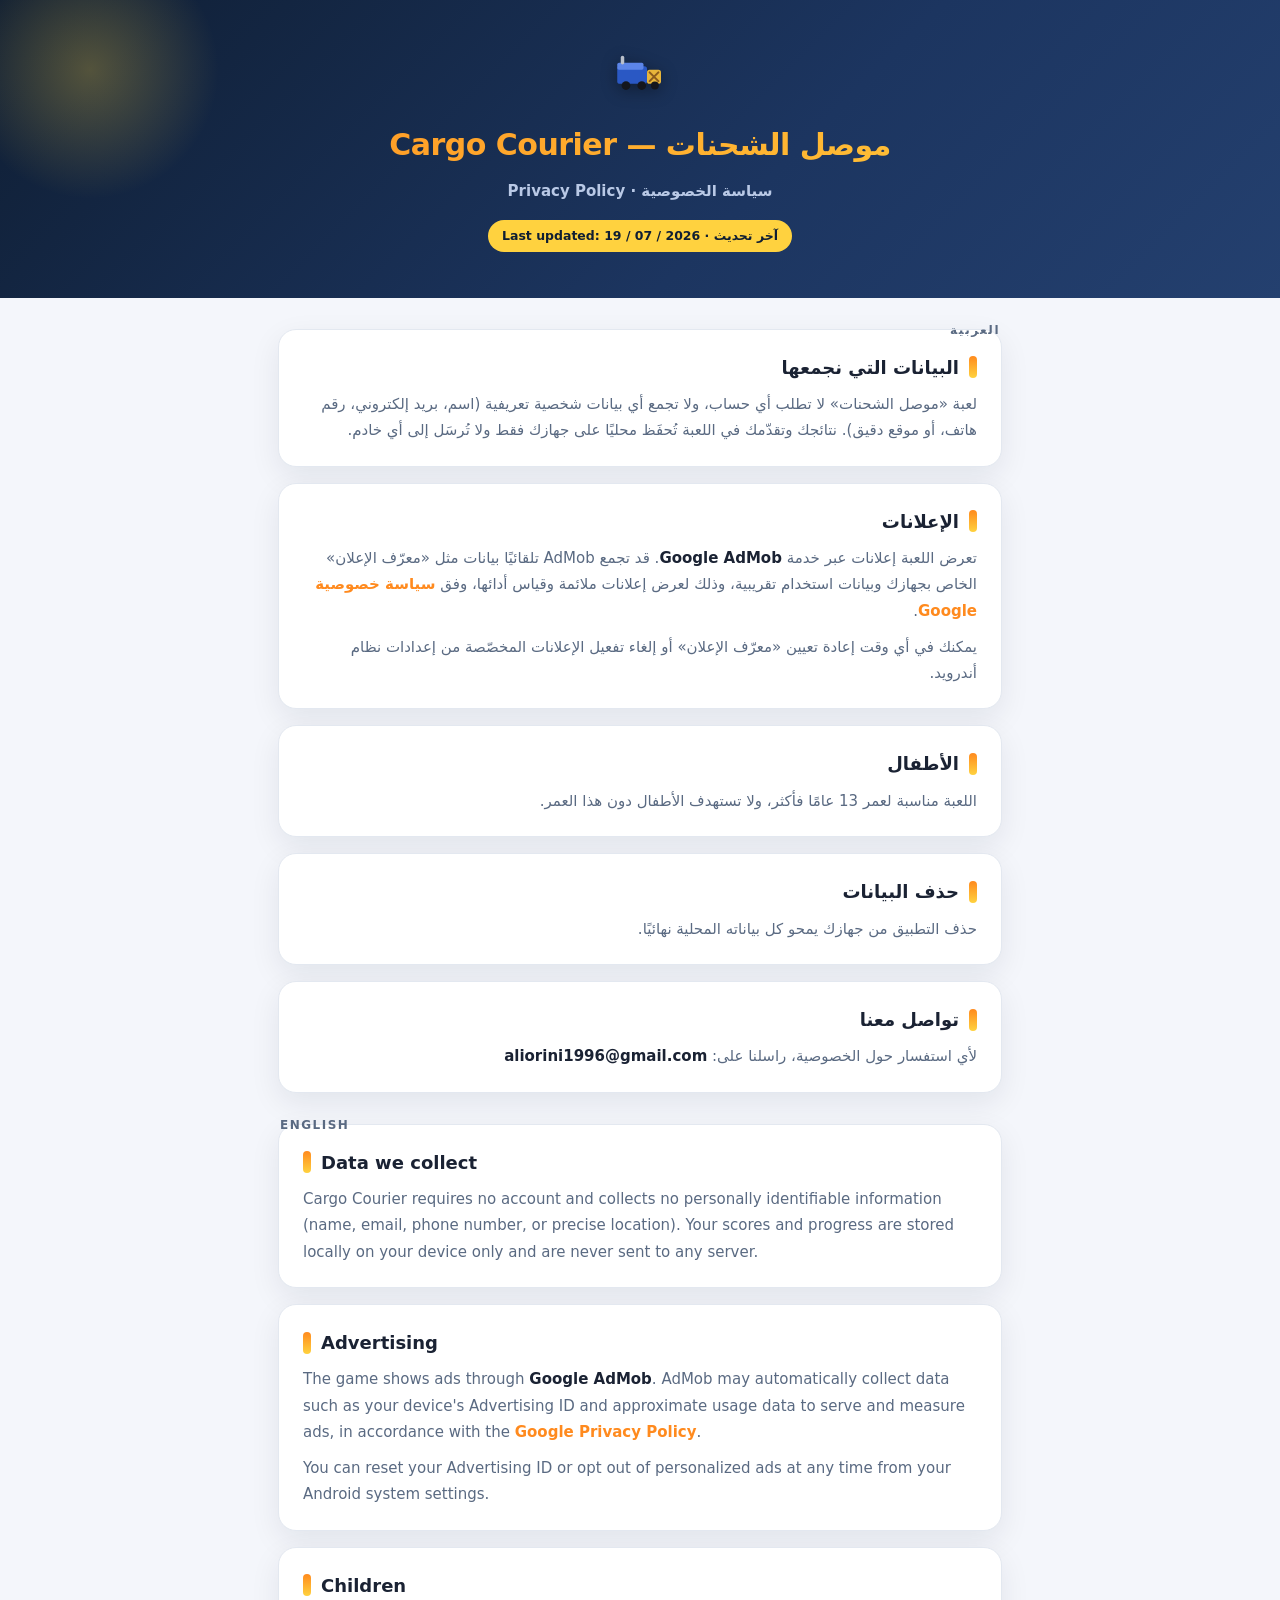
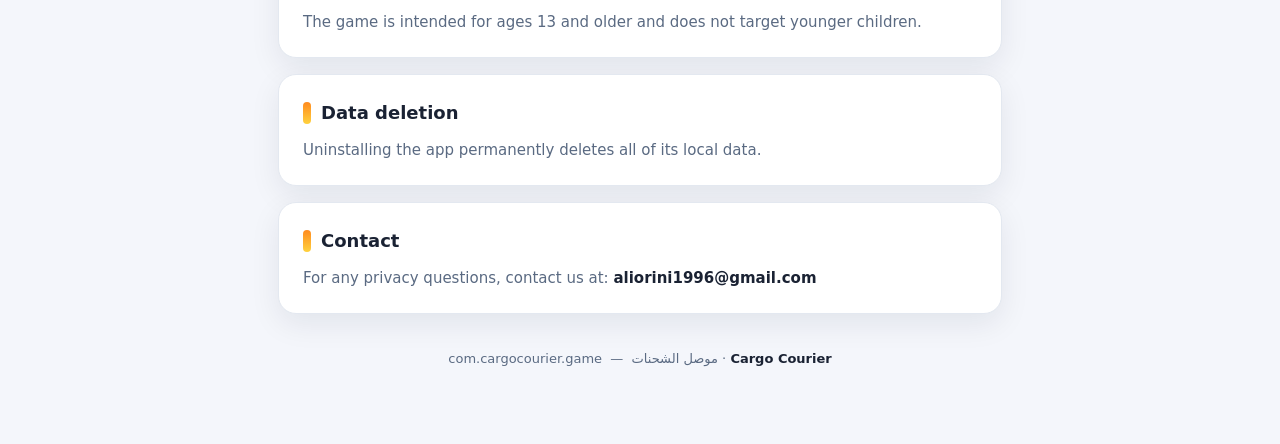
==== index.html @ 9c64efd9 "Add Cargo Courier privacy policy page" ====
<!doctype html>
<html lang="ar" dir="rtl">
<head>
<meta charset="utf-8">
<meta name="viewport" content="width=device-width, initial-scale=1">
<meta name="robots" content="noindex">
<title>سياسة الخصوصية — موصل الشحنات | Privacy Policy — Cargo Courier</title>
<style>
  :root {
    --navy: #0f1e33; --orange: #ff8a1e; --gold: #ffd23f;
    --ink: #1a2233; --muted: #5a6a82; --line: #e3e8f0; --card: #ffffff; --page: #f4f6fb;
  }
  @media (prefers-color-scheme: dark) {
    :root { --ink: #eaf0fb; --muted: #94a6c4; --line: #23324c; --card: #13233c; --page: #0b1626; }
  }
  * { box-sizing: border-box; }
  body {
    background: var(--page); color: var(--ink); margin: 0; padding: 0 0 60px;
    font-family: 'Segoe UI', 'Tajawal', system-ui, -apple-system, sans-serif; line-height: 1.75;
  }
  .hero {
    background: linear-gradient(135deg, #0f1e33 0%, #1c3560 60%, #24406f 100%);
    color: #fff; padding: 40px 22px 46px; text-align: center; position: relative; overflow: hidden;
  }
  .hero::after {
    content: ""; position: absolute; top: -60px; inset-inline-end: -40px; width: 260px; height: 260px;
    background: radial-gradient(circle, rgba(255,210,63,0.28), transparent 70%); pointer-events: none;
  }
  .badge { margin-bottom: 14px; }
  .badge svg { width: 56px; height: 56px; filter: drop-shadow(0 3px 8px rgba(0,0,0,0.35)); }
  .title {
    font-size: 30px; font-weight: 900; margin: 0; letter-spacing: -0.5px;
    background: linear-gradient(135deg, var(--orange), var(--gold));
    -webkit-background-clip: text; background-clip: text; -webkit-text-fill-color: transparent;
  }
  .sub { margin: 6px 0 0; font-size: 15px; color: #b9c9e6; font-weight: 600; }
  .updated {
    display: inline-block; margin-top: 16px; font-size: 12.5px; font-weight: 700;
    color: #0f1e33; background: var(--gold); padding: 5px 14px; border-radius: 999px;
  }
  .wrap { max-width: 760px; margin: -22px auto 0; padding: 0 18px; }
  .card {
    background: var(--card); border: 1px solid var(--line); border-radius: 18px;
    padding: 22px 24px; margin-bottom: 16px; box-shadow: 0 10px 30px rgba(15,30,51,0.08);
  }
  .card h2 { font-size: 18px; font-weight: 800; margin: 0 0 8px; display: flex; align-items: center; gap: 10px; }
  .card h2 .tag { width: 8px; height: 22px; border-radius: 4px; background: linear-gradient(var(--orange), var(--gold)); flex-shrink: 0; }
  .card p { margin: 0; color: var(--muted); font-size: 15px; }
  .card p + p { margin-top: 10px; }
  .card a { color: var(--orange); font-weight: 700; text-decoration: none; }
  .card a:hover { text-decoration: underline; }
  .card b { color: var(--ink); }
  .lang-label { max-width: 760px; margin: 22px auto 10px; padding: 0 20px; font-size: 12px; font-weight: 800; letter-spacing: 1.5px; color: var(--muted); text-transform: uppercase; }
  .foot { text-align: center; color: var(--muted); font-size: 13px; margin-top: 34px; padding: 0 18px; }
  .foot b { color: var(--ink); }
</style>
</head>
<body>
  <header class="hero">
    <div class="badge">
      <svg viewBox="0 0 64 64" xmlns="http://www.w3.org/2000/svg" aria-hidden="true">
        <rect x="6" y="30" width="34" height="20" rx="3" fill="#2a58c4"/>
        <rect x="6" y="26" width="30" height="8" rx="2" fill="#5c85e8"/>
        <rect x="40" y="34" width="16" height="16" rx="3" fill="#e8b53a"/>
        <path d="M43 37 53 47M53 37 43 47" stroke="#8a5a1e" stroke-width="2.4" stroke-linecap="round"/>
        <circle cx="16" cy="52" r="5" fill="#14161d"/><circle cx="34" cy="52" r="5" fill="#14161d"/><circle cx="49" cy="52" r="4.5" fill="#14161d"/>
        <rect x="10" y="18" width="4" height="10" rx="2" fill="#b9bfca"/>
      </svg>
    </div>
    <h1 class="title">موصل الشحنات — Cargo Courier</h1>
    <p class="sub">سياسة الخصوصية · Privacy Policy</p>
    <div class="updated">آخر تحديث · Last updated: 19 / 07 / 2026</div>
  </header>

  <div class="lang-label" dir="rtl">العربية</div>
  <main class="wrap" dir="rtl">
    <section class="card"><h2><span class="tag"></span>البيانات التي نجمعها</h2>
      <p>لعبة «موصل الشحنات» لا تطلب أي حساب، ولا تجمع أي بيانات شخصية تعريفية (اسم، بريد إلكتروني، رقم هاتف، أو موقع دقيق). نتائجك وتقدّمك في اللعبة تُحفَظ محليًا على جهازك فقط ولا تُرسَل إلى أي خادم.</p></section>
    <section class="card"><h2><span class="tag"></span>الإعلانات</h2>
      <p>تعرض اللعبة إعلانات عبر خدمة <b>Google AdMob</b>. قد تجمع AdMob تلقائيًا بيانات مثل «معرّف الإعلان» الخاص بجهازك وبيانات استخدام تقريبية، وذلك لعرض إعلانات ملائمة وقياس أدائها، وفق <a href="https://policies.google.com/privacy" target="_blank" rel="noopener">سياسة خصوصية Google</a>.</p>
      <p>يمكنك في أي وقت إعادة تعيين «معرّف الإعلان» أو إلغاء تفعيل الإعلانات المخصّصة من إعدادات نظام أندرويد.</p></section>
    <section class="card"><h2><span class="tag"></span>الأطفال</h2>
      <p>اللعبة مناسبة لعمر 13 عامًا فأكثر، ولا تستهدف الأطفال دون هذا العمر.</p></section>
    <section class="card"><h2><span class="tag"></span>حذف البيانات</h2>
      <p>حذف التطبيق من جهازك يمحو كل بياناته المحلية نهائيًا.</p></section>
    <section class="card"><h2><span class="tag"></span>تواصل معنا</h2>
      <p>لأي استفسار حول الخصوصية، راسلنا على: <b>aliorini1996@gmail.com</b></p></section>
  </main>

  <div class="lang-label" dir="ltr">English</div>
  <main class="wrap" dir="ltr">
    <section class="card"><h2><span class="tag"></span>Data we collect</h2>
      <p>Cargo Courier requires no account and collects no personally identifiable information (name, email, phone number, or precise location). Your scores and progress are stored locally on your device only and are never sent to any server.</p></section>
    <section class="card"><h2><span class="tag"></span>Advertising</h2>
      <p>The game shows ads through <b>Google AdMob</b>. AdMob may automatically collect data such as your device's Advertising ID and approximate usage data to serve and measure ads, in accordance with the <a href="https://policies.google.com/privacy" target="_blank" rel="noopener">Google Privacy Policy</a>.</p>
      <p>You can reset your Advertising ID or opt out of personalized ads at any time from your Android system settings.</p></section>
    <section class="card"><h2><span class="tag"></span>Children</h2>
      <p>The game is intended for ages 13 and older and does not target younger children.</p></section>
    <section class="card"><h2><span class="tag"></span>Data deletion</h2>
      <p>Uninstalling the app permanently deletes all of its local data.</p></section>
    <section class="card"><h2><span class="tag"></span>Contact</h2>
      <p>For any privacy questions, contact us at: <b>aliorini1996@gmail.com</b></p></section>
  </main>

  <p class="foot"><b>Cargo Courier</b> · موصل الشحنات &nbsp;—&nbsp; com.cargocourier.game</p>
</body>
</html>
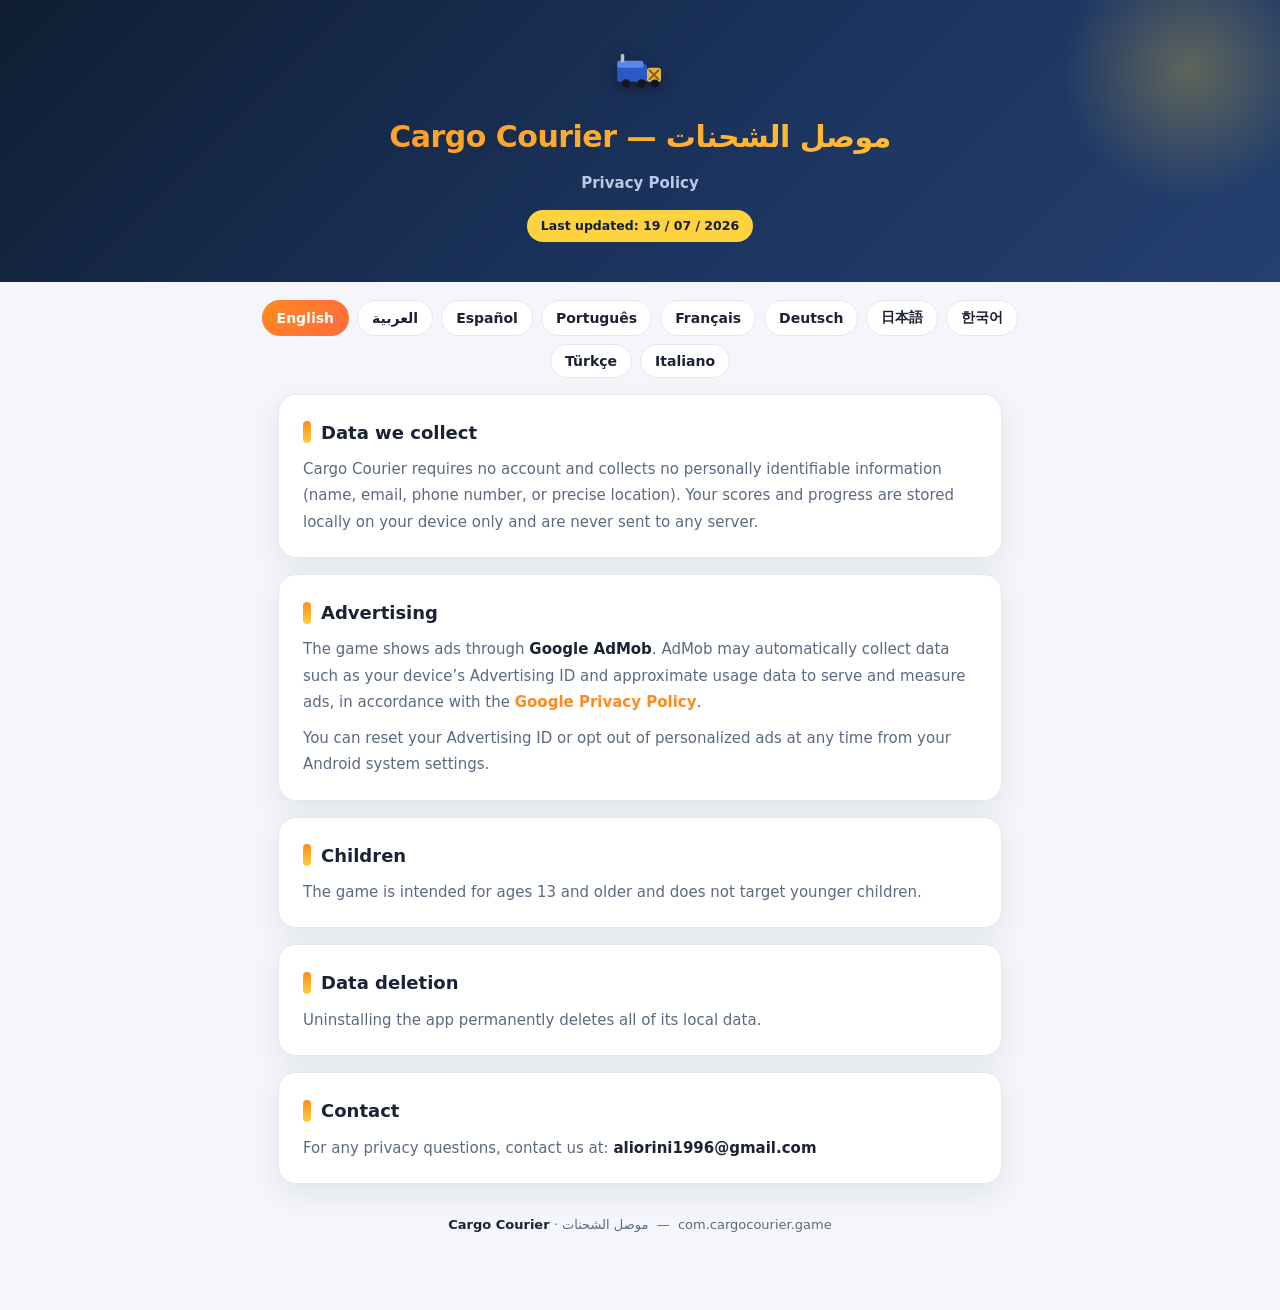
==== commit b9e45a52: "Privacy policy in 10 languages + playable game at /play/" ====
--- a/index.html
+++ b/index.html
@@ -1,10 +1,10 @@
 <!doctype html>
-<html lang="ar" dir="rtl">
+<html lang="en" dir="ltr">
 <head>
 <meta charset="utf-8">
 <meta name="viewport" content="width=device-width, initial-scale=1">
 <meta name="robots" content="noindex">
-<title>سياسة الخصوصية — موصل الشحنات | Privacy Policy — Cargo Courier</title>
+<title>Privacy Policy — Cargo Courier | سياسة الخصوصية — موصل الشحنات</title>
 <style>
   :root {
     --navy: #0f1e33; --orange: #ff8a1e; --gold: #ffd23f;
@@ -20,25 +20,38 @@
   }
   .hero {
     background: linear-gradient(135deg, #0f1e33 0%, #1c3560 60%, #24406f 100%);
-    color: #fff; padding: 40px 22px 46px; text-align: center; position: relative; overflow: hidden;
+    color: #fff; padding: 38px 22px 40px; text-align: center; position: relative; overflow: hidden;
   }
   .hero::after {
     content: ""; position: absolute; top: -60px; inset-inline-end: -40px; width: 260px; height: 260px;
     background: radial-gradient(circle, rgba(255,210,63,0.28), transparent 70%); pointer-events: none;
   }
-  .badge { margin-bottom: 14px; }
   .badge svg { width: 56px; height: 56px; filter: drop-shadow(0 3px 8px rgba(0,0,0,0.35)); }
   .title {
-    font-size: 30px; font-weight: 900; margin: 0; letter-spacing: -0.5px;
+    font-size: 30px; font-weight: 900; margin: 8px 0 0; letter-spacing: -0.5px;
     background: linear-gradient(135deg, var(--orange), var(--gold));
     -webkit-background-clip: text; background-clip: text; -webkit-text-fill-color: transparent;
   }
   .sub { margin: 6px 0 0; font-size: 15px; color: #b9c9e6; font-weight: 600; }
   .updated {
-    display: inline-block; margin-top: 16px; font-size: 12.5px; font-weight: 700;
+    display: inline-block; margin-top: 14px; font-size: 12.5px; font-weight: 700;
     color: #0f1e33; background: var(--gold); padding: 5px 14px; border-radius: 999px;
   }
-  .wrap { max-width: 760px; margin: -22px auto 0; padding: 0 18px; }
+  /* مبدّل اللغة */
+  .langbar {
+    max-width: 820px; margin: 18px auto 4px; padding: 0 14px;
+    display: flex; flex-wrap: wrap; gap: 8px; justify-content: center;
+  }
+  .langbar button {
+    padding: 8px 14px; border: 1px solid var(--line); border-radius: 999px;
+    background: var(--card); color: var(--ink); font-family: inherit; font-size: 14px;
+    font-weight: 700; cursor: pointer; transition: transform .08s;
+  }
+  .langbar button:hover { transform: translateY(-1px); }
+  .langbar button.active {
+    background: linear-gradient(135deg, var(--orange), #ff6a3d); color: #fff; border-color: transparent;
+  }
+  .wrap { max-width: 760px; margin: 16px auto 0; padding: 0 18px; }
   .card {
     background: var(--card); border: 1px solid var(--line); border-radius: 18px;
     padding: 22px 24px; margin-bottom: 16px; box-shadow: 0 10px 30px rgba(15,30,51,0.08);
@@ -50,8 +63,7 @@
   .card a { color: var(--orange); font-weight: 700; text-decoration: none; }
   .card a:hover { text-decoration: underline; }
   .card b { color: var(--ink); }
-  .lang-label { max-width: 760px; margin: 22px auto 10px; padding: 0 20px; font-size: 12px; font-weight: 800; letter-spacing: 1.5px; color: var(--muted); text-transform: uppercase; }
-  .foot { text-align: center; color: var(--muted); font-size: 13px; margin-top: 34px; padding: 0 18px; }
+  .foot { text-align: center; color: var(--muted); font-size: 13px; margin-top: 30px; padding: 0 18px; }
   .foot b { color: var(--ink); }
 </style>
 </head>
@@ -67,41 +79,107 @@
         <rect x="10" y="18" width="4" height="10" rx="2" fill="#b9bfca"/>
       </svg>
     </div>
-    <h1 class="title">موصل الشحنات — Cargo Courier</h1>
-    <p class="sub">سياسة الخصوصية · Privacy Policy</p>
-    <div class="updated">آخر تحديث · Last updated: 19 / 07 / 2026</div>
+    <h1 class="title">Cargo Courier — موصل الشحنات</h1>
+    <p class="sub" id="subtitle">Privacy Policy</p>
+    <div class="updated"><span id="updatedLbl">Last updated</span>: 19 / 07 / 2026</div>
   </header>
 
-  <div class="lang-label" dir="rtl">العربية</div>
-  <main class="wrap" dir="rtl">
-    <section class="card"><h2><span class="tag"></span>البيانات التي نجمعها</h2>
-      <p>لعبة «موصل الشحنات» لا تطلب أي حساب، ولا تجمع أي بيانات شخصية تعريفية (اسم، بريد إلكتروني، رقم هاتف، أو موقع دقيق). نتائجك وتقدّمك في اللعبة تُحفَظ محليًا على جهازك فقط ولا تُرسَل إلى أي خادم.</p></section>
-    <section class="card"><h2><span class="tag"></span>الإعلانات</h2>
-      <p>تعرض اللعبة إعلانات عبر خدمة <b>Google AdMob</b>. قد تجمع AdMob تلقائيًا بيانات مثل «معرّف الإعلان» الخاص بجهازك وبيانات استخدام تقريبية، وذلك لعرض إعلانات ملائمة وقياس أدائها، وفق <a href="https://policies.google.com/privacy" target="_blank" rel="noopener">سياسة خصوصية Google</a>.</p>
-      <p>يمكنك في أي وقت إعادة تعيين «معرّف الإعلان» أو إلغاء تفعيل الإعلانات المخصّصة من إعدادات نظام أندرويد.</p></section>
-    <section class="card"><h2><span class="tag"></span>الأطفال</h2>
-      <p>اللعبة مناسبة لعمر 13 عامًا فأكثر، ولا تستهدف الأطفال دون هذا العمر.</p></section>
-    <section class="card"><h2><span class="tag"></span>حذف البيانات</h2>
-      <p>حذف التطبيق من جهازك يمحو كل بياناته المحلية نهائيًا.</p></section>
-    <section class="card"><h2><span class="tag"></span>تواصل معنا</h2>
-      <p>لأي استفسار حول الخصوصية، راسلنا على: <b>aliorini1996@gmail.com</b></p></section>
-  </main>
+  <nav class="langbar" id="langbar"></nav>
 
-  <div class="lang-label" dir="ltr">English</div>
-  <main class="wrap" dir="ltr">
-    <section class="card"><h2><span class="tag"></span>Data we collect</h2>
-      <p>Cargo Courier requires no account and collects no personally identifiable information (name, email, phone number, or precise location). Your scores and progress are stored locally on your device only and are never sent to any server.</p></section>
-    <section class="card"><h2><span class="tag"></span>Advertising</h2>
-      <p>The game shows ads through <b>Google AdMob</b>. AdMob may automatically collect data such as your device's Advertising ID and approximate usage data to serve and measure ads, in accordance with the <a href="https://policies.google.com/privacy" target="_blank" rel="noopener">Google Privacy Policy</a>.</p>
-      <p>You can reset your Advertising ID or opt out of personalized ads at any time from your Android system settings.</p></section>
-    <section class="card"><h2><span class="tag"></span>Children</h2>
-      <p>The game is intended for ages 13 and older and does not target younger children.</p></section>
-    <section class="card"><h2><span class="tag"></span>Data deletion</h2>
-      <p>Uninstalling the app permanently deletes all of its local data.</p></section>
-    <section class="card"><h2><span class="tag"></span>Contact</h2>
-      <p>For any privacy questions, contact us at: <b>aliorini1996@gmail.com</b></p></section>
-  </main>
+  <main class="wrap" id="content"></main>
 
   <p class="foot"><b>Cargo Courier</b> · موصل الشحنات &nbsp;—&nbsp; com.cargocourier.game</p>
+
+<script>
+const G = 'https://policies.google.com/privacy';
+const T = {
+  en: { name:'English', dir:'ltr', title:'Privacy Policy', updated:'Last updated',
+    data_h:'Data we collect', data_p:"Cargo Courier requires no account and collects no personally identifiable information (name, email, phone number, or precise location). Your scores and progress are stored locally on your device only and are never sent to any server.",
+    ads_h:'Advertising', ads_p1:'The game shows ads through <b>Google AdMob</b>. AdMob may automatically collect data such as your device’s Advertising ID and approximate usage data to serve and measure ads, in accordance with the <a href="'+G+'" target="_blank" rel="noopener">Google Privacy Policy</a>.', ads_p2:'You can reset your Advertising ID or opt out of personalized ads at any time from your Android system settings.',
+    ch_h:'Children', ch_p:'The game is intended for ages 13 and older and does not target younger children.',
+    del_h:'Data deletion', del_p:'Uninstalling the app permanently deletes all of its local data.',
+    con_h:'Contact', con_p:'For any privacy questions, contact us at: <b>aliorini1996@gmail.com</b>' },
+  ar: { name:'العربية', dir:'rtl', title:'سياسة الخصوصية', updated:'آخر تحديث',
+    data_h:'البيانات التي نجمعها', data_p:'لعبة «موصل الشحنات» لا تطلب أي حساب، ولا تجمع أي بيانات شخصية تعريفية (اسم، بريد إلكتروني، رقم هاتف، أو موقع دقيق). نتائجك وتقدّمك في اللعبة تُحفَظ محليًا على جهازك فقط ولا تُرسَل إلى أي خادم.',
+    ads_h:'الإعلانات', ads_p1:'تعرض اللعبة إعلانات عبر خدمة <b>Google AdMob</b>. قد تجمع AdMob تلقائيًا بيانات مثل «معرّف الإعلان» الخاص بجهازك وبيانات استخدام تقريبية، لعرض إعلانات ملائمة وقياس أدائها، وفق <a href="'+G+'" target="_blank" rel="noopener">سياسة خصوصية Google</a>.', ads_p2:'يمكنك في أي وقت إعادة تعيين «معرّف الإعلان» أو إلغاء تفعيل الإعلانات المخصّصة من إعدادات نظام أندرويد.',
+    ch_h:'الأطفال', ch_p:'اللعبة مناسبة لعمر 13 عامًا فأكثر، ولا تستهدف الأطفال دون هذا العمر.',
+    del_h:'حذف البيانات', del_p:'حذف التطبيق من جهازك يمحو كل بياناته المحلية نهائيًا.',
+    con_h:'تواصل معنا', con_p:'لأي استفسار حول الخصوصية، راسلنا على: <b>aliorini1996@gmail.com</b>' },
+  es: { name:'Español', dir:'ltr', title:'Política de privacidad', updated:'Última actualización',
+    data_h:'Datos que recopilamos', data_p:'Cargo Courier no requiere cuenta y no recopila información de identificación personal (nombre, correo electrónico, número de teléfono o ubicación precisa). Tus puntuaciones y tu progreso se guardan solo localmente en tu dispositivo y nunca se envían a ningún servidor.',
+    ads_h:'Publicidad', ads_p1:'El juego muestra anuncios a través de <b>Google AdMob</b>. AdMob puede recopilar automáticamente datos como el identificador de publicidad de tu dispositivo y datos de uso aproximados para mostrar y medir anuncios, de acuerdo con la <a href="'+G+'" target="_blank" rel="noopener">Política de privacidad de Google</a>.', ads_p2:'Puedes restablecer tu identificador de publicidad o desactivar los anuncios personalizados en cualquier momento desde la configuración de tu sistema Android.',
+    ch_h:'Niños', ch_p:'El juego está destinado a mayores de 13 años y no está dirigido a niños más pequeños.',
+    del_h:'Eliminación de datos', del_p:'Desinstalar la aplicación elimina permanentemente todos sus datos locales.',
+    con_h:'Contacto', con_p:'Para cualquier pregunta sobre privacidad, contáctanos en: <b>aliorini1996@gmail.com</b>' },
+  pt: { name:'Português', dir:'ltr', title:'Política de Privacidade', updated:'Última atualização',
+    data_h:'Dados que coletamos', data_p:'O Cargo Courier não exige conta e não coleta informações de identificação pessoal (nome, e-mail, telefone ou localização precisa). Suas pontuações e seu progresso são armazenados apenas localmente no seu dispositivo e nunca são enviados a nenhum servidor.',
+    ads_h:'Publicidade', ads_p1:'O jogo exibe anúncios pelo <b>Google AdMob</b>. O AdMob pode coletar automaticamente dados como o ID de publicidade do seu dispositivo e dados de uso aproximados para veicular e medir anúncios, de acordo com a <a href="'+G+'" target="_blank" rel="noopener">Política de Privacidade do Google</a>.', ads_p2:'Você pode redefinir seu ID de publicidade ou desativar os anúncios personalizados a qualquer momento nas configurações do sistema Android.',
+    ch_h:'Crianças', ch_p:'O jogo é destinado a maiores de 13 anos e não é direcionado a crianças menores.',
+    del_h:'Exclusão de dados', del_p:'Desinstalar o app exclui permanentemente todos os seus dados locais.',
+    con_h:'Contato', con_p:'Para qualquer dúvida sobre privacidade, entre em contato: <b>aliorini1996@gmail.com</b>' },
+  fr: { name:'Français', dir:'ltr', title:'Politique de confidentialité', updated:'Dernière mise à jour',
+    data_h:'Données que nous collectons', data_p:"Cargo Courier ne nécessite aucun compte et ne collecte aucune information personnelle identifiable (nom, e-mail, numéro de téléphone ou localisation précise). Vos scores et votre progression sont enregistrés uniquement en local sur votre appareil et ne sont jamais envoyés à un serveur.",
+    ads_h:'Publicité', ads_p1:'Le jeu affiche des publicités via <b>Google AdMob</b>. AdMob peut collecter automatiquement des données telles que l’identifiant publicitaire de votre appareil et des données d’utilisation approximatives pour diffuser et mesurer les publicités, conformément à la <a href="'+G+'" target="_blank" rel="noopener">Politique de confidentialité de Google</a>.', ads_p2:'Vous pouvez réinitialiser votre identifiant publicitaire ou désactiver les publicités personnalisées à tout moment dans les paramètres de votre système Android.',
+    ch_h:'Enfants', ch_p:'Le jeu est destiné aux personnes de 13 ans et plus et ne cible pas les enfants plus jeunes.',
+    del_h:'Suppression des données', del_p:"La désinstallation de l’application supprime définitivement toutes ses données locales.",
+    con_h:'Contact', con_p:'Pour toute question sur la confidentialité, contactez-nous à : <b>aliorini1996@gmail.com</b>' },
+  de: { name:'Deutsch', dir:'ltr', title:'Datenschutzerklärung', updated:'Zuletzt aktualisiert',
+    data_h:'Daten, die wir erfassen', data_p:'Cargo Courier erfordert kein Konto und erfasst keine personenbezogenen Daten (Name, E-Mail, Telefonnummer oder genauer Standort). Deine Punktzahlen und dein Fortschritt werden nur lokal auf deinem Gerät gespeichert und niemals an einen Server gesendet.',
+    ads_h:'Werbung', ads_p1:'Das Spiel zeigt Werbung über <b>Google AdMob</b>. AdMob kann automatisch Daten wie die Werbe-ID deines Geräts und ungefähre Nutzungsdaten erfassen, um Anzeigen auszuliefern und zu messen, gemäß der <a href="'+G+'" target="_blank" rel="noopener">Google-Datenschutzerklärung</a>.', ads_p2:'Du kannst deine Werbe-ID zurücksetzen oder personalisierte Werbung jederzeit in den Android-Systemeinstellungen deaktivieren.',
+    ch_h:'Kinder', ch_p:'Das Spiel ist für Personen ab 13 Jahren bestimmt und richtet sich nicht an jüngere Kinder.',
+    del_h:'Datenlöschung', del_p:'Das Deinstallieren der App löscht dauerhaft alle lokalen Daten.',
+    con_h:'Kontakt', con_p:'Bei Fragen zum Datenschutz kontaktiere uns unter: <b>aliorini1996@gmail.com</b>' },
+  ja: { name:'日本語', dir:'ltr', title:'プライバシーポリシー', updated:'最終更新',
+    data_h:'収集するデータ', data_p:'Cargo Courier はアカウントを必要とせず、個人を特定できる情報（氏名、メール、電話番号、正確な位置情報）を収集しません。スコアと進行状況はお使いの端末内にのみ保存され、サーバーに送信されることはありません。',
+    ads_h:'広告', ads_p1:'本ゲームは <b>Google AdMob</b> を通じて広告を表示します。AdMob は、広告の配信と測定のために、端末の広告 ID やおおよその利用データなどを自動的に収集する場合があります（<a href="'+G+'" target="_blank" rel="noopener">Google プライバシーポリシー</a>に準拠）。', ads_p2:'広告 ID のリセットやパーソナライズ広告のオプトアウトは、Android の設定からいつでも行えます。',
+    ch_h:'お子様について', ch_p:'本ゲームは13歳以上を対象としており、それより幼いお子様を対象としていません。',
+    del_h:'データの削除', del_p:'アプリをアンインストールすると、ローカルデータはすべて完全に削除されます。',
+    con_h:'お問い合わせ', con_p:'プライバシーに関するお問い合わせは次までご連絡ください: <b>aliorini1996@gmail.com</b>' },
+  ko: { name:'한국어', dir:'ltr', title:'개인정보처리방침', updated:'최종 업데이트',
+    data_h:'수집하는 데이터', data_p:'Cargo Courier는 계정이 필요 없으며 개인 식별 정보(이름, 이메일, 전화번호, 정확한 위치)를 수집하지 않습니다. 점수와 진행 상황은 기기에만 로컬로 저장되며 어떤 서버로도 전송되지 않습니다.',
+    ads_h:'광고', ads_p1:'이 게임은 <b>Google AdMob</b>을 통해 광고를 표시합니다. AdMob은 광고 게재 및 측정을 위해 기기의 광고 ID 및 대략적인 사용 데이터와 같은 정보를 자동으로 수집할 수 있습니다(<a href="'+G+'" target="_blank" rel="noopener">Google 개인정보처리방침</a> 준수).', ads_p2:'광고 ID 재설정 또는 맞춤 광고 거부는 Android 시스템 설정에서 언제든지 할 수 있습니다.',
+    ch_h:'어린이', ch_p:'이 게임은 만 13세 이상을 대상으로 하며 그보다 어린 어린이를 대상으로 하지 않습니다.',
+    del_h:'데이터 삭제', del_p:'앱을 삭제하면 모든 로컬 데이터가 영구적으로 삭제됩니다.',
+    con_h:'문의', con_p:'개인정보 관련 문의는 다음으로 연락해 주세요: <b>aliorini1996@gmail.com</b>' },
+  tr: { name:'Türkçe', dir:'ltr', title:'Gizlilik Politikası', updated:'Son güncelleme',
+    data_h:'Topladığımız veriler', data_p:'Cargo Courier hesap gerektirmez ve kişisel olarak tanımlanabilir bilgi (ad, e-posta, telefon numarası veya kesin konum) toplamaz. Puanlarınız ve ilerlemeniz yalnızca cihazınızda yerel olarak saklanır ve hiçbir sunucuya gönderilmez.',
+    ads_h:'Reklamlar', ads_p1:'Oyun, <b>Google AdMob</b> aracılığıyla reklam gösterir. AdMob, reklamları sunmak ve ölçmek için cihazınızın Reklam Kimliği ve yaklaşık kullanım verileri gibi verileri otomatik olarak toplayabilir (<a href="'+G+'" target="_blank" rel="noopener">Google Gizlilik Politikası</a> uyarınca).', ads_p2:'Reklam Kimliğinizi sıfırlayabilir veya kişiselleştirilmiş reklamları Android sistem ayarlarından istediğiniz zaman kapatabilirsiniz.',
+    ch_h:'Çocuklar', ch_p:'Oyun 13 yaş ve üzeri içindir ve daha küçük çocukları hedeflemez.',
+    del_h:'Veri silme', del_p:'Uygulamayı kaldırmak tüm yerel verilerini kalıcı olarak siler.',
+    con_h:'İletişim', con_p:'Gizlilikle ilgili her türlü soru için bize ulaşın: <b>aliorini1996@gmail.com</b>' },
+  it: { name:'Italiano', dir:'ltr', title:'Informativa sulla privacy', updated:'Ultimo aggiornamento',
+    data_h:'Dati che raccogliamo', data_p:"Cargo Courier non richiede alcun account e non raccoglie informazioni personali identificabili (nome, e-mail, numero di telefono o posizione precisa). I tuoi punteggi e i tuoi progressi vengono salvati solo localmente sul tuo dispositivo e non vengono mai inviati a nessun server.",
+    ads_h:'Pubblicità', ads_p1:"Il gioco mostra annunci tramite <b>Google AdMob</b>. AdMob può raccogliere automaticamente dati come l’ID pubblicità del tuo dispositivo e dati di utilizzo approssimativi per pubblicare e misurare gli annunci, in conformità con l’<a href=\""+G+"\" target=\"_blank\" rel=\"noopener\">Informativa sulla privacy di Google</a>.", ads_p2:'Puoi reimpostare il tuo ID pubblicità o disattivare gli annunci personalizzati in qualsiasi momento dalle impostazioni di sistema Android.',
+    ch_h:'Bambini', ch_p:'Il gioco è destinato a persone di età pari o superiore a 13 anni e non è rivolto a bambini più piccoli.',
+    del_h:'Eliminazione dei dati', del_p:"La disinstallazione dell’app elimina definitivamente tutti i suoi dati locali.",
+    con_h:'Contatti', con_p:'Per qualsiasi domanda sulla privacy, contattaci a: <b>aliorini1996@gmail.com</b>' },
+};
+const ORDER = ['en','ar','es','pt','fr','de','ja','ko','tr','it'];
+
+function render(code) {
+  const t = T[code];
+  document.documentElement.lang = code;
+  document.documentElement.dir = t.dir;
+  document.getElementById('subtitle').textContent = t.title;
+  document.getElementById('updatedLbl').textContent = t.updated;
+  const card = (h, ...ps) => '<section class="card"><h2><span class="tag"></span>'+h+'</h2>'+ps.map(p=>'<p>'+p+'</p>').join('')+'</section>';
+  document.getElementById('content').innerHTML =
+    card(t.data_h, t.data_p) + card(t.ads_h, t.ads_p1, t.ads_p2) +
+    card(t.ch_h, t.ch_p) + card(t.del_h, t.del_p) + card(t.con_h, t.con_p);
+  document.querySelectorAll('.langbar button').forEach(b => b.classList.toggle('active', b.dataset.l === code));
+  try { localStorage.setItem('cc_priv_lang', code); } catch(e){}
+}
+const bar = document.getElementById('langbar');
+ORDER.forEach(code => {
+  const b = document.createElement('button');
+  b.textContent = T[code].name; b.dataset.l = code; b.dir = T[code].dir;
+  b.onclick = () => render(code);
+  bar.appendChild(b);
+});
+// اللغة الأولية: المحفوظة، أو لغة المتصفح إن كانت مدعومة، وإلا الإنجليزية
+let init = 'en';
+try { const s = localStorage.getItem('cc_priv_lang'); if (s && T[s]) init = s; else { const n = (navigator.language||'en').slice(0,2); if (T[n]) init = n; } } catch(e){}
+render(init);
+</script>
 </body>
 </html>
